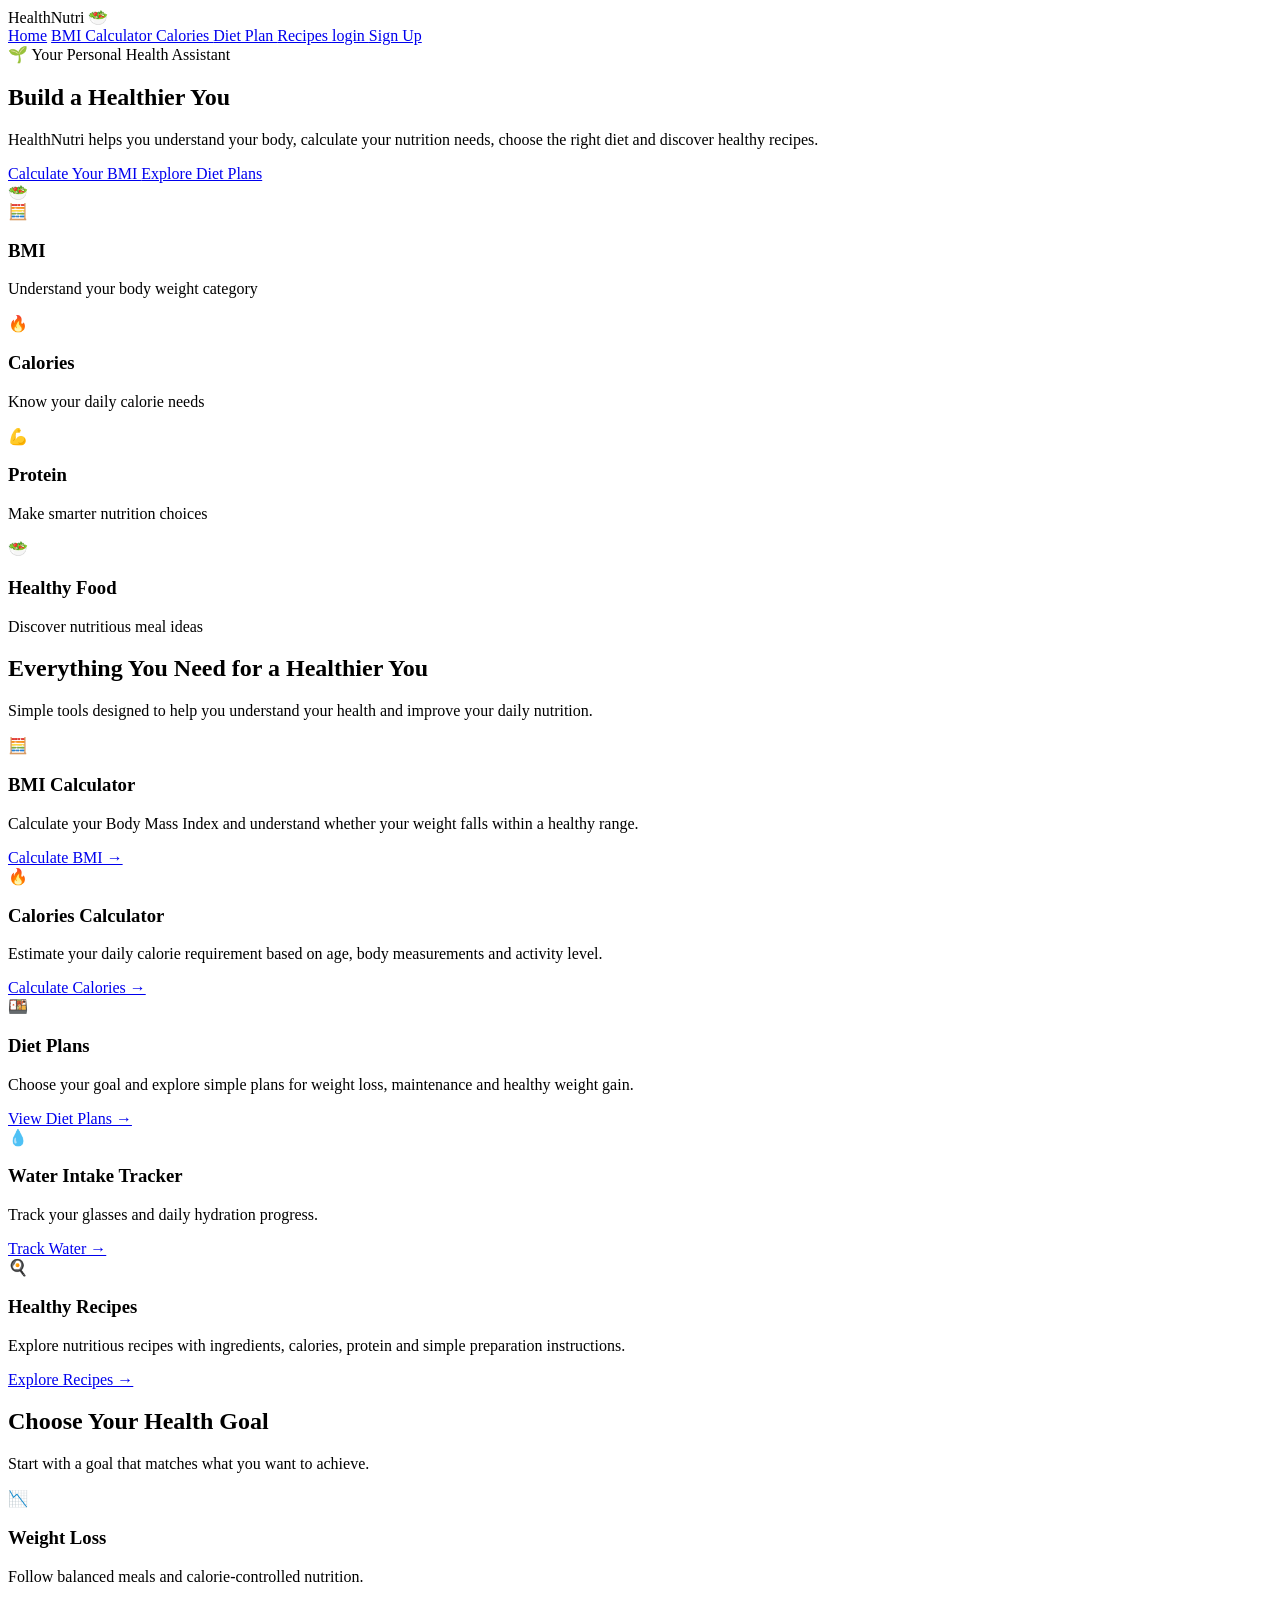
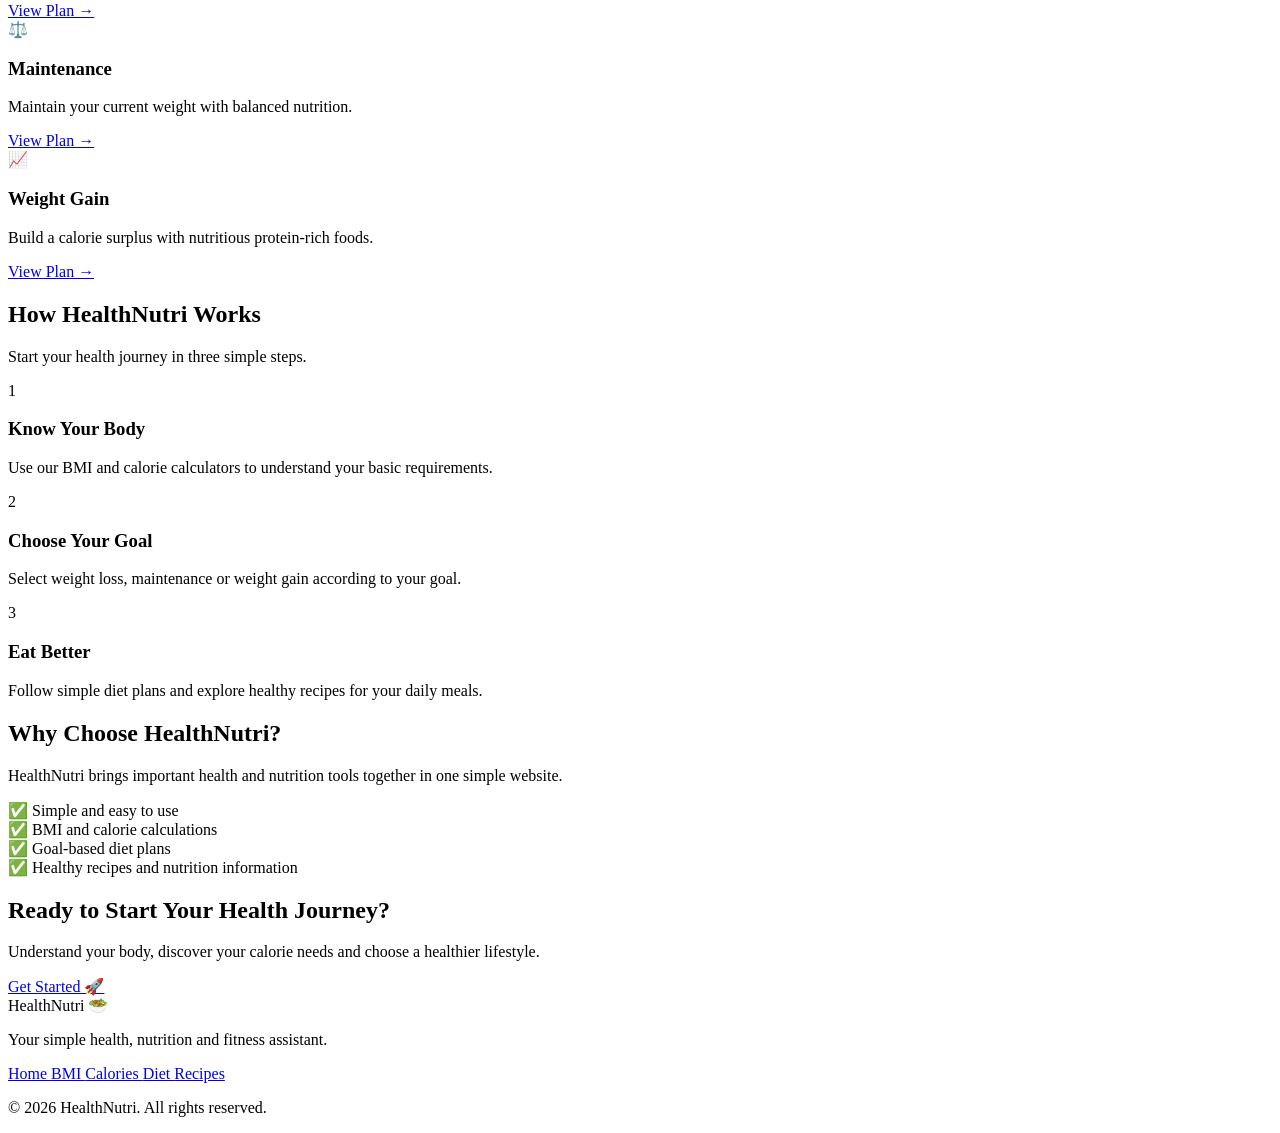
==== index.html @ 06c989a3 "Add files via upload" ====
<!DOCTYPE html>
<html lang="en">

<head>

    <meta charset="UTF-8">

    <meta name="viewport"
          content="width=device-width, initial-scale=1.0">

    <title>HealthNutri - Health & Nutrition</title>

    <link rel="stylesheet"
          href="{{ url_for('static', filename='css/style.css') }}">

</head>


<body>


    <!-- =========================
         NAVIGATION BAR
    ========================== -->

    <nav class="navbar">

        <div class="logo">
            HealthNutri 🥗
        </div>

        <div class="nav-links">

            <a href="/">Home</a>

            <a href="/bmi">
                BMI Calculator
            </a>

            <a href="/calories">
                Calories
            </a>

            <a href="/diet">
                Diet Plan
            </a>

            <a href="/recipes">
                Recipes
            </a>
            <a href="/login">login
            </a>

            <a href="/signup">Sign Up
                
            </a>

        </div>

    </nav>


    <!-- =========================
         HERO SECTION
    ========================== -->

    <section class="hero">

        <div class="hero-content">

            <div class="hero-badge">
                🌱 Your Personal Health Assistant
            </div>

            <h1>
                Build a
                <span>Healthier You</span>
            </h1>

            <p>
                HealthNutri helps you understand your body,
                calculate your nutrition needs, choose the
                right diet and discover healthy recipes.
            </p>

            <div class="hero-buttons">

                <a href="/bmi"
                   class="primary-button">
                    Calculate Your BMI
                </a>

                <a href="/diet"
                   class="secondary-button">
                    Explore Diet Plans
                </a>

            </div>

        </div>


        <div class="hero-icon">
            🥗
        </div>

    </section>


    <!-- =========================
         QUICK STATS
    ========================== -->

    <section class="quick-stats">

        <div class="stat-card">

            <div class="stat-icon">
                🧮
            </div>

            <h3>
                BMI
            </h3>

            <p>
                Understand your body weight category
            </p>

        </div>


        <div class="stat-card">

            <div class="stat-icon">
                🔥
            </div>

            <h3>
                Calories
            </h3>

            <p>
                Know your daily calorie needs
            </p>

        </div>


        <div class="stat-card">

            <div class="stat-icon">
                💪
            </div>

            <h3>
                Protein
            </h3>

            <p>
                Make smarter nutrition choices
            </p>

        </div>


        <div class="stat-card">

            <div class="stat-icon">
                🥗
            </div>

            <h3>
                Healthy Food
            </h3>

            <p>
                Discover nutritious meal ideas
            </p>

        </div>

    </section>


    <!-- =========================
         FEATURES SECTION
    ========================== -->

    <section class="features">

        <h2>
            Everything You Need for a Healthier You
        </h2>

        <p class="section-subtitle">
            Simple tools designed to help you understand
            your health and improve your daily nutrition.
        </p>


        <div class="feature-grid">


            <!-- BMI -->

            <div class="feature-card">

                <div class="feature-icon">
                    🧮
                </div>

                <h3>
                    BMI Calculator
                </h3>

                <p>
                    Calculate your Body Mass Index and
                    understand whether your weight falls
                    within a healthy range.
                </p>

                <a href="/bmi">
                    Calculate BMI →
                </a>

            </div>


            <!-- Calories -->

            <div class="feature-card">

                <div class="feature-icon">
                    🔥
                </div>

                <h3>
                    Calories Calculator
                </h3>

                <p>
                    Estimate your daily calorie requirement
                    based on age, body measurements and
                    activity level.
                </p>

                <a href="/calories">
                    Calculate Calories →
                </a>

            </div>


            <!-- Diet -->

            <div class="feature-card">

                <div class="feature-icon">
                    🍱
                </div>

                <h3>
                    Diet Plans
                </h3>

                <p>
                    Choose your goal and explore simple
                    plans for weight loss, maintenance
                    and healthy weight gain.
                </p>

                <a href="/diet">
                    View Diet Plans →
                </a>

            </div>


            <div class="feature-card"><div class="feature-icon">💧</div><h3>Water Intake Tracker</h3><p>Track your glasses and daily hydration progress.</p><a href="/water">Track Water →</a></div>
            <!-- Recipes -->

            <div class="feature-card">

                <div class="feature-icon">
                    🍳
                </div>

                <h3>
                    Healthy Recipes
                </h3>

                <p>
                    Explore nutritious recipes with
                    ingredients, calories, protein and
                    simple preparation instructions.
                </p>

                <a href="/recipes">
                    Explore Recipes →
                </a>

            </div>

        </div>

    </section>


    <!-- =========================
         GOALS SECTION
    ========================== -->

    <section class="goals-section">

        <h2>
            Choose Your Health Goal
        </h2>

        <p class="section-subtitle">
            Start with a goal that matches what you want
            to achieve.
        </p>


        <div class="goal-grid">


            <div class="goal-card">

                <div class="goal-icon">
                    📉
                </div>

                <h3>
                    Weight Loss
                </h3>

                <p>
                    Follow balanced meals and
                    calorie-controlled nutrition.
                </p>

                <a href="/diet">
                    View Plan →
                </a>

            </div>


            <div class="goal-card">

                <div class="goal-icon">
                    ⚖️
                </div>

                <h3>
                    Maintenance
                </h3>

                <p>
                    Maintain your current weight with
                    balanced nutrition.
                </p>

                <a href="/diet">
                    View Plan →
                </a>

            </div>


            <div class="goal-card">

                <div class="goal-icon">
                    📈
                </div>

                <h3>
                    Weight Gain
                </h3>

                <p>
                    Build a calorie surplus with
                    nutritious protein-rich foods.
                </p>

                <a href="/diet">
                    View Plan →
                </a>

            </div>

        </div>

    </section>


    <!-- =========================
         HOW IT WORKS
    ========================== -->

    <section class="how-it-works">

        <h2>
            How HealthNutri Works
        </h2>

        <p class="section-subtitle">
            Start your health journey in three simple steps.
        </p>


        <div class="steps">


            <div class="step">

                <div class="step-number">
                    1
                </div>

                <h3>
                    Know Your Body
                </h3>

                <p>
                    Use our BMI and calorie calculators
                    to understand your basic requirements.
                </p>

            </div>


            <div class="step">

                <div class="step-number">
                    2
                </div>

                <h3>
                    Choose Your Goal
                </h3>

                <p>
                    Select weight loss, maintenance
                    or weight gain according to your goal.
                </p>

            </div>


            <div class="step">

                <div class="step-number">
                    3
                </div>

                <h3>
                    Eat Better
                </h3>

                <p>
                    Follow simple diet plans and explore
                    healthy recipes for your daily meals.
                </p>

            </div>

        </div>

    </section>


    <!-- =========================
         WHY HEALTHNUTRI
    ========================== -->

    <section class="why-section">

        <div class="why-content">

            <div>

                <h2>
                    Why Choose HealthNutri?
                </h2>

                <p>
                    HealthNutri brings important health and
                    nutrition tools together in one simple
                    website.
                </p>

            </div>


            <div class="why-list">

                <div class="why-item">
                    ✅ Simple and easy to use
                </div>

                <div class="why-item">
                    ✅ BMI and calorie calculations
                </div>

                <div class="why-item">
                    ✅ Goal-based diet plans
                </div>

                <div class="why-item">
                    ✅ Healthy recipes and nutrition information
                </div>

            </div>

        </div>

    </section>


    <!-- =========================
         CALL TO ACTION
    ========================== -->

    <section class="cta">

        <h2>
            Ready to Start Your Health Journey?
        </h2>

        <p>
            Understand your body, discover your calorie
            needs and choose a healthier lifestyle.
        </p>

        <a href="/bmi"
           class="cta-button">
            Get Started 🚀
        </a>

    </section>


    <!-- =========================
         FOOTER
    ========================== -->

    <footer class="footer">

        <div class="footer-logo">
            HealthNutri 🥗
        </div>

        <p>
            Your simple health, nutrition and
            fitness assistant.
        </p>


        <div class="footer-links">

            <a href="/">
                Home
            </a>

            <a href="/bmi">
                BMI
            </a>

            <a href="/calories">
                Calories
            </a>

            <a href="/diet">
                Diet
            </a>

            <a href="/recipes">
                Recipes
            </a>

        </div>


        <p class="copyright">
            © 2026 HealthNutri. All rights reserved.
        </p>

    </footer>


</body>

</html>
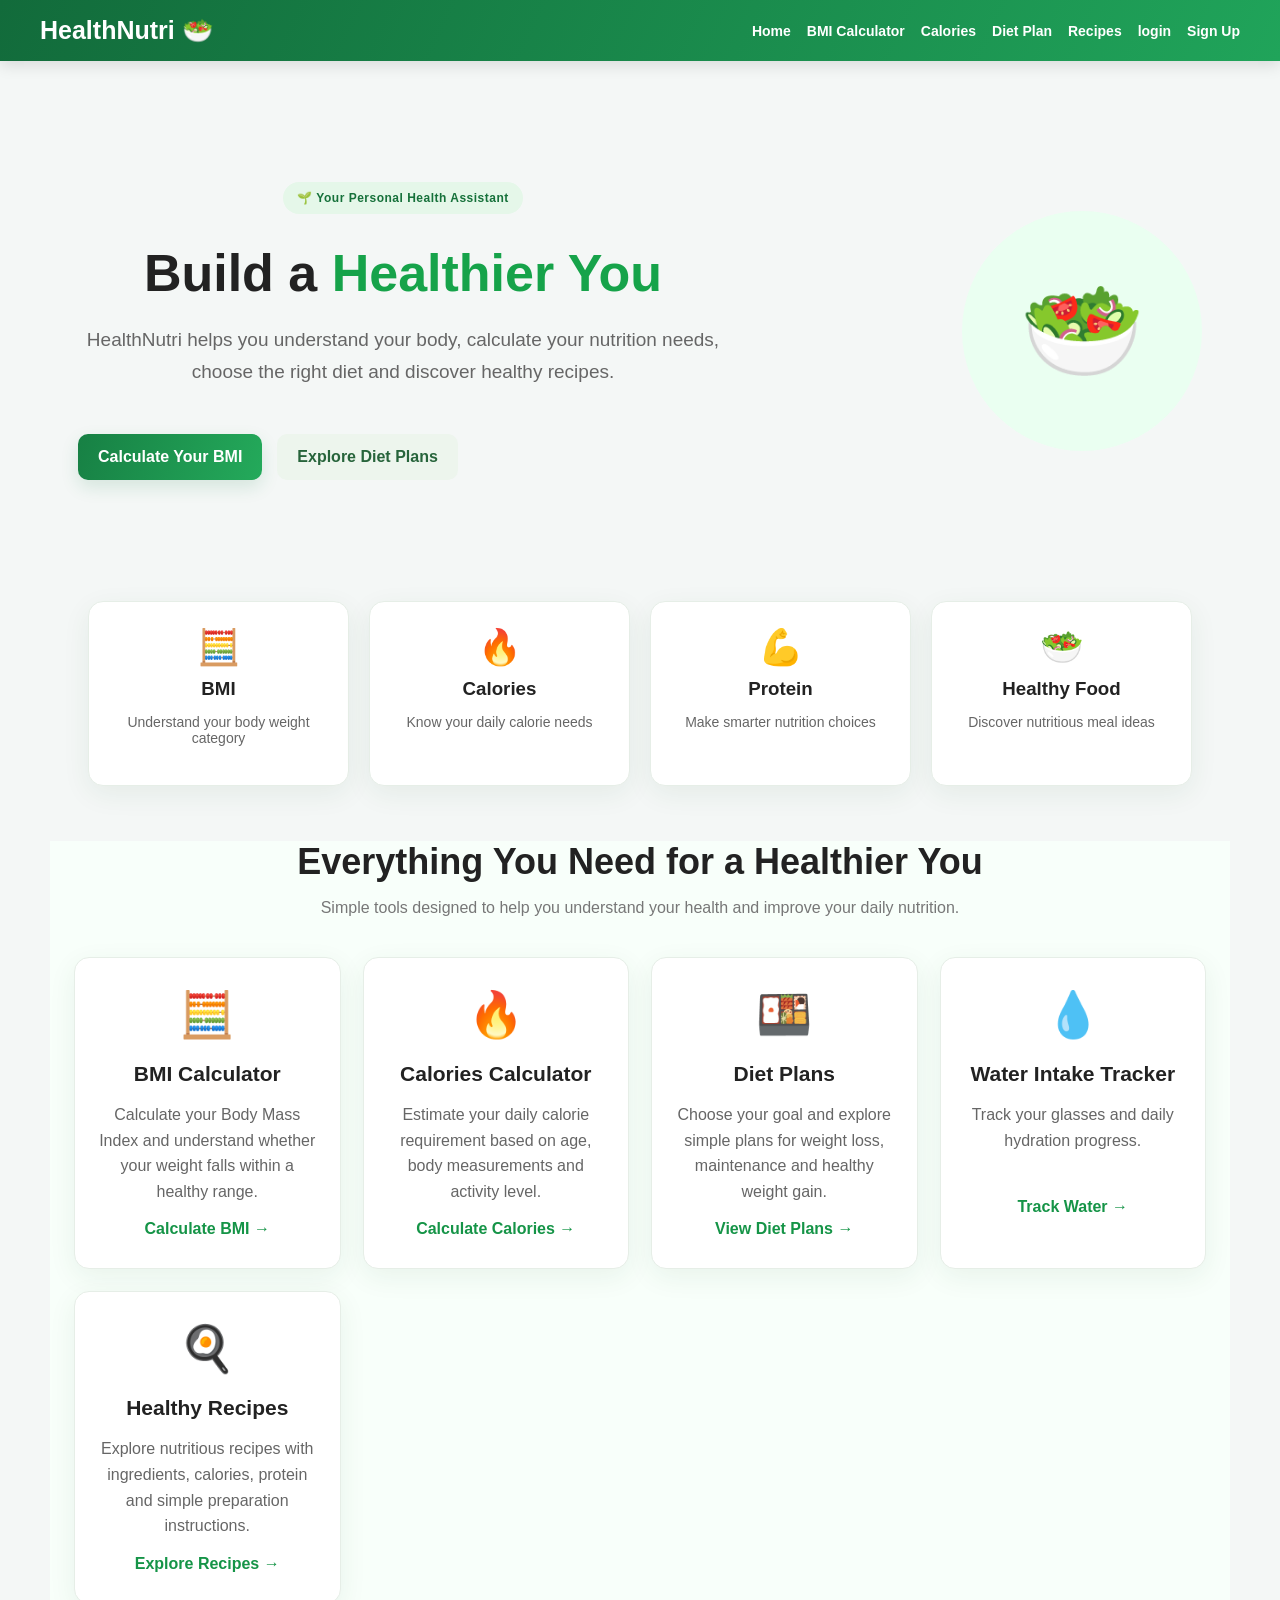
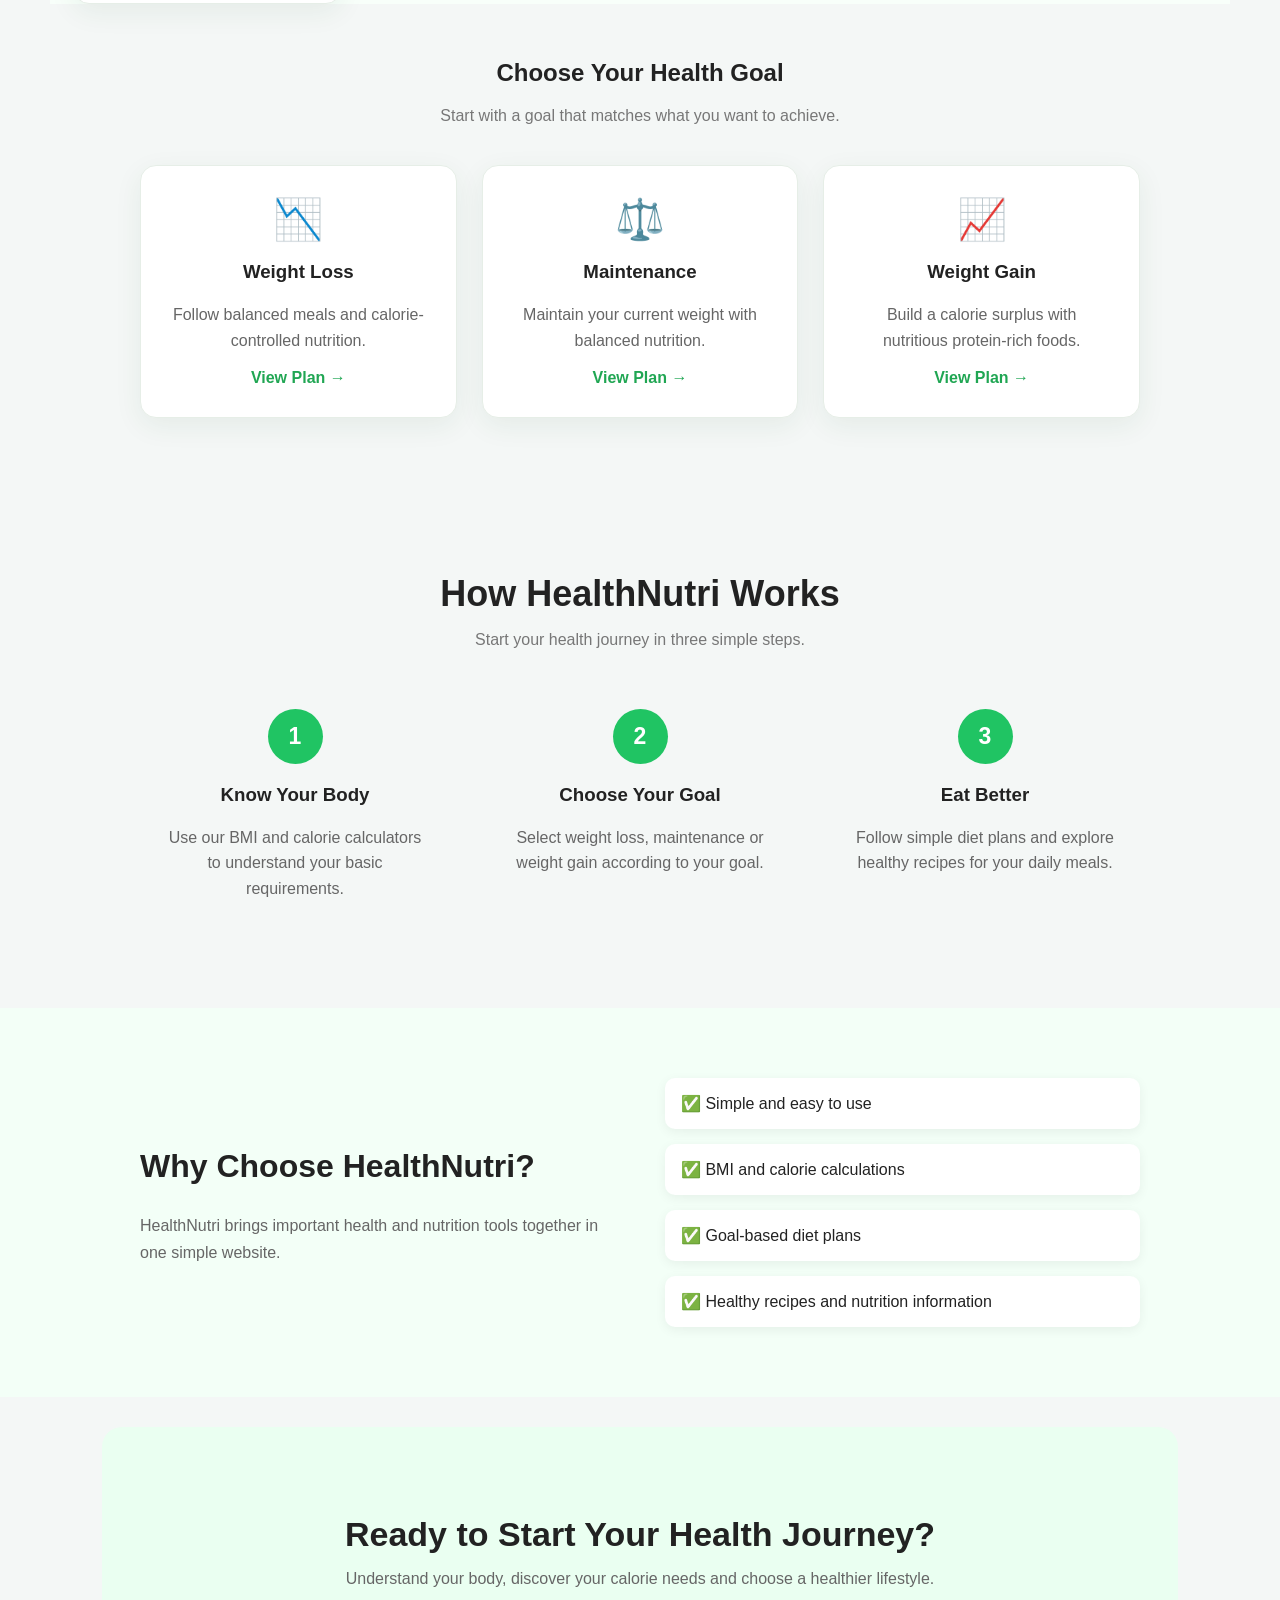
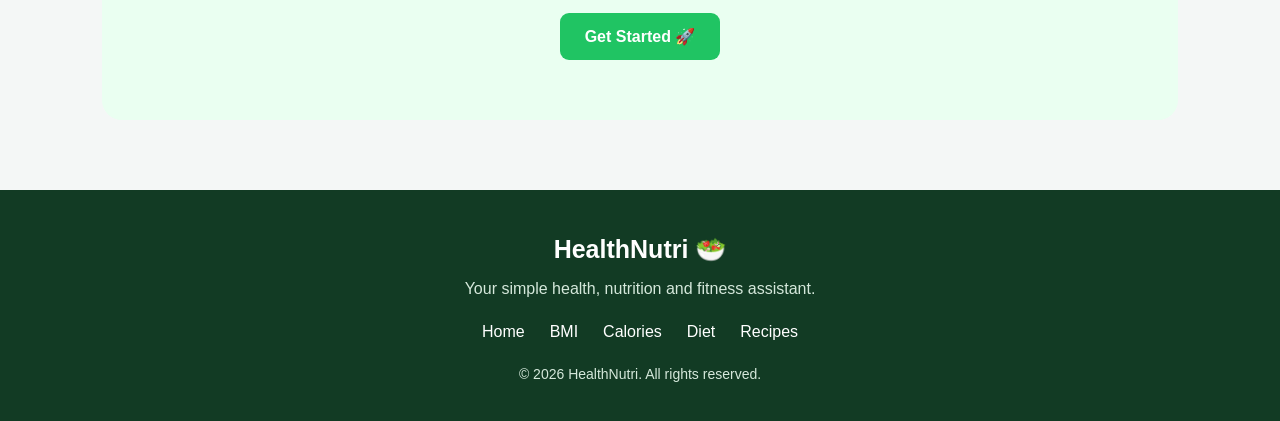
==== commit 91bb51b3: "Update index.html" ====
--- a/index.html
+++ b/index.html
@@ -11,8 +11,8 @@
 
     <title>HealthNutri - Health & Nutrition</title>
 
-    <link rel="stylesheet"
-          href="{{ url_for('static', filename='css/style.css') }}">
+
+<link rel="stylesheet" href="./style.css">
 
 </head>
 
--- a/style.css
+++ b/style.css
@@ -0,0 +1,1466 @@
+* {
+    box-sizing: border-box;
+}
+
+body {
+    font-family: Arial, sans-serif;
+    background: #f4f7f6;
+    margin: 0;
+    padding: 0;
+    color: #222;
+}
+
+/* ================= NAVBAR ================= */
+
+.navbar {
+    background: #16a34a;
+    padding: 16px 40px;
+    display: flex;
+    justify-content: space-between;
+    align-items: center;
+    border-radius: 0 0 15px 15px;
+    box-shadow: 0 4px 15px rgba(0, 0, 0, 0.12);
+}
+
+.logo {
+    color: white;
+    font-size: 25px;
+    font-weight: bold;
+}
+
+.nav-links {
+    display: flex;
+    gap: 28px;
+}
+
+.nav-links a {
+    color: white;
+    text-decoration: none;
+    font-size: 16px;
+    font-weight: 600;
+    transition: 0.3s;
+}
+
+.nav-links a:hover {
+    opacity: 0.8;
+    transform: translateY(-1px);
+}
+
+/* ================= HOME PAGE ================= */
+
+.hero {
+    text-align: center;
+    padding: 80px 20px;
+}
+
+.hero h1 {
+    font-size: 44px;
+    margin-bottom: 15px;
+    color: #222;
+}
+
+.hero p {
+    font-size: 18px;
+    color: #666;
+    margin-bottom: 45px;
+}
+
+.home-buttons {
+    max-width: 700px;
+    margin: auto;
+    display: flex;
+    flex-direction: column;
+    gap: 18px;
+}
+
+.home-buttons a {
+    text-decoration: none;
+}
+
+.home-buttons button {
+    width: 100%;
+    padding: 18px;
+    border: none;
+    border-radius: 12px;
+    background: #16a34a;
+    color: white;
+    font-size: 18px;
+    font-weight: bold;
+    cursor: pointer;
+    transition: 0.3s;
+    box-shadow: 0 5px 12px rgba(22, 163, 74, 0.2);
+}
+
+.home-buttons button:hover {
+    background: #15803d;
+    transform: translateY(-3px);
+}
+
+/* ================= CALCULATOR BOX ================= */
+
+.bmi-box {
+    max-width: 650px;
+    margin: 55px auto;
+    padding: 40px;
+    background: white;
+    border-radius: 20px;
+    box-shadow: 0 10px 30px rgba(0, 0, 0, 0.08);
+}
+
+.bmi-box h1 {
+    text-align: center;
+    color: #222;
+    margin-bottom: 30px;
+}
+
+/* ================= INPUTS ================= */
+
+.bmi-box input,
+.bmi-box select {
+    width: 100%;
+    padding: 15px;
+    margin: 10px 0;
+    border: 1px solid #ddd;
+    border-radius: 10px;
+    font-size: 16px;
+    outline: none;
+    transition: 0.2s;
+}
+
+.bmi-box input:focus,
+.bmi-box select:focus {
+    border-color: #16a34a;
+    box-shadow: 0 0 0 3px rgba(22, 163, 74, 0.1);
+}
+
+/* ================= BUTTON ================= */
+
+.bmi-box button {
+    width: 100%;
+    padding: 16px;
+    margin-top: 15px;
+    border: none;
+    border-radius: 10px;
+    background: #16a34a;
+    color: white;
+    font-size: 17px;
+    font-weight: bold;
+    cursor: pointer;
+    transition: 0.3s;
+}
+
+.bmi-box button:hover {
+    background: #15803d;
+    transform: translateY(-2px);
+}
+
+/* ================= RESULTS ================= */
+
+#result,
+#caloriesResult,
+#dietResult {
+    margin-top: 25px;
+    line-height: 1.6;
+}
+
+#result {
+    text-align: center;
+    font-size: 18px;
+    font-weight: bold;
+}
+
+#dietResult h2 {
+    text-align: center;
+    color: #16883a;
+    margin-bottom: 15px;
+}
+
+#dietResult h3 {
+    background: #f0f8f2;
+    padding: 12px;
+    border-radius: 10px;
+    color: #16883a;
+    margin-top: 20px;
+}
+
+#dietResult ul {
+    padding-left: 25px;
+}
+
+#dietResult li {
+    margin: 7px 0;
+}
+
+/* ================= MOBILE ================= */
+
+@media (max-width: 700px) {
+
+    .navbar {
+        padding: 15px 20px;
+        flex-direction: column;
+        gap: 15px;
+    }
+
+    .nav-links {
+        gap: 15px;
+        flex-wrap: wrap;
+        justify-content: center;
+    }
+
+    .hero {
+        padding: 50px 15px;
+    }
+
+    .hero h1 {
+        font-size: 32px;
+    }
+
+    .hero p {
+        font-size: 16px;
+    }
+
+    .bmi-box {
+        margin: 30px 15px;
+        padding: 25px;
+    }
+}
+
+/* BMI Result Card */
+
+#result {
+    margin-top: 25px;
+    padding: 20px;
+    text-align: center;
+    background: #f0f8f2;
+    border-radius: 15px;
+    color: #16883a;
+    font-size: 22px;
+    font-weight: bold;
+    line-height: 1.7;
+}
+
+/* Calories Result Card */
+
+#caloriesResult {
+    margin-top: 25px;
+    padding: 20px;
+    text-align: center;
+    background: #f0f8f2;
+    border-radius: 15px;
+    color: #16883a;
+    font-size: 20px;
+    font-weight: bold;
+    line-height: 1.7;
+}
+
+/* Diet Plan Result */
+
+#dietResult {
+    margin-top: 30px;
+}
+
+#dietResult h2 {
+    background: #16a34a;
+    color: white;
+    padding: 15px;
+    border-radius: 12px;
+    text-align: center;
+}
+
+#dietResult h3 {
+    background: #f0f8f2;
+    border-left: 5px solid #16a34a;
+    padding: 15px;
+    border-radius: 10px;
+    color: #16883a;
+}
+
+#dietResult ul {
+    background: white;
+    padding: 15px 35px;
+    border-radius: 10px;
+    box-shadow: 0 4px 12px rgba(0,0,0,0.06);
+}
+
+#dietResult li {
+    margin: 8px 0;
+}
+
+/* ================= RECIPES PAGE ================= */
+
+.recipes-container {
+    max-width: 1000px;
+    margin: 50px auto;
+    padding: 20px;
+}
+
+.recipes-container h1 {
+    text-align: center;
+    font-size: 40px;
+    color: #222;
+}
+
+.recipes-subtitle {
+    text-align: center;
+    color: #666;
+    font-size: 17px;
+    margin-bottom: 40px;
+}
+
+.recipe-grid {
+    display: grid;
+    grid-template-columns: repeat(2, 1fr);
+    gap: 25px;
+}
+
+.recipe-card {
+    background: white;
+    padding: 25px;
+    border-radius: 18px;
+    box-shadow: 0 8px 25px rgba(0, 0, 0, 0.08);
+    transition: 0.3s;
+}
+
+.recipe-card:hover {
+    transform: translateY(-5px);
+}
+
+.recipe-card h2 {
+    color: #16883a;
+    margin-top: 0;
+}
+
+.recipe-card p {
+    color: #555;
+    line-height: 1.6;
+}
+
+.recipe-card strong {
+    color: #222;
+}
+
+@media (max-width: 700px) {
+
+    .recipe-grid {
+        grid-template-columns: 1fr;
+    }
+
+    .recipes-container h1 {
+        font-size: 32px;
+    }
+}
+
+.bmi-container {
+    text-align: center;
+    padding: 50px 20px;
+}
+
+.bmi-container h1 {
+    font-size: 38px;
+    margin-bottom: 10px;
+}
+
+.bmi-container p {
+    color: #666;
+}
+
+.bmi-card {
+    width: 400px;
+    max-width: 90%;
+    margin: 30px auto;
+    padding: 30px;
+    background: white;
+    border-radius: 15px;
+    box-shadow: 0 5px 20px rgba(0, 0, 0, 0.12);
+}
+
+.bmi-card label {
+    display: block;
+    text-align: left;
+    margin-top: 15px;
+    margin-bottom: 7px;
+    font-weight: bold;
+}
+
+.bmi-card input {
+    width: 100%;
+    padding: 12px;
+    border: 1px solid #ccc;
+    border-radius: 8px;
+    box-sizing: border-box;
+    font-size: 16px;
+}
+
+.bmi-card button {
+    width: 100%;
+    margin-top: 25px;
+    padding: 13px;
+    border: none;
+    border-radius: 8px;
+    background: #20c463;
+    color: white;
+    font-size: 17px;
+    cursor: pointer;
+}
+
+.bmi-card button:hover {
+    background: #18a951;
+}
+
+#result {
+    margin-top: 25px;
+    padding: 15px;
+    border-radius: 10px;
+    background: #f1fff5;
+}
+
+.calorie-container {
+    text-align: center;
+    padding: 50px 20px;
+}
+
+.calorie-container h1 {
+    font-size: 38px;
+    margin-bottom: 10px;
+}
+
+.calorie-container p {
+    color: #666;
+}
+
+.calorie-card {
+    width: 450px;
+    max-width: 90%;
+    margin: 30px auto;
+    padding: 30px;
+    background: white;
+    border-radius: 15px;
+    box-shadow: 0 5px 20px rgba(0, 0, 0, 0.12);
+}
+
+.calorie-card label {
+    display: block;
+    text-align: left;
+    margin-top: 15px;
+    margin-bottom: 7px;
+    font-weight: bold;
+}
+
+.calorie-card input,
+.calorie-card select {
+    width: 100%;
+    padding: 12px;
+    border: 1px solid #ccc;
+    border-radius: 8px;
+    box-sizing: border-box;
+    font-size: 16px;
+}
+
+.calorie-card button {
+    width: 100%;
+    margin-top: 25px;
+    padding: 13px;
+    border: none;
+    border-radius: 8px;
+    background: #20c463;
+    color: white;
+    font-size: 17px;
+    cursor: pointer;
+}
+
+.calorie-card button:hover {
+    background: #18a951;
+}
+
+#calorie-result {
+    margin-top: 25px;
+    padding: 20px;
+    border-radius: 10px;
+    background: #f1fff5;
+}
+
+#calorie-result h2 {
+    color: #20a957;
+}
+
+.calorie-result-card {
+    margin-top: 30px;
+    padding: 25px;
+    border-radius: 15px;
+    background: #f5fff8;
+    text-align: center;
+}
+
+.calorie-result-card h2 {
+    margin-bottom: 20px;
+    color: #1b8f4d;
+}
+
+.calorie-box {
+    background: white;
+    margin: 15px 0;
+    padding: 18px;
+    border-radius: 12px;
+    box-shadow: 0 3px 10px rgba(0, 0, 0, 0.08);
+}
+
+.calorie-box h3 {
+    margin: 0 0 8px;
+}
+
+.calorie-box p {
+    font-size: 25px;
+    font-weight: bold;
+    color: #20b65a;
+    margin: 8px 0;
+}
+
+.calorie-box span {
+    color: #777;
+    font-size: 14px;
+}
+
+.error-message {
+    color: #d63031;
+    font-weight: bold;
+    margin-top: 20px;
+}
+
+.diet-container {
+    text-align: center;
+    padding: 50px 20px;
+}
+
+.diet-container h1 {
+    font-size: 38px;
+    margin-bottom: 10px;
+}
+
+.diet-container > p {
+    color: #666;
+}
+
+.diet-card {
+    width: 500px;
+    max-width: 90%;
+    margin: 30px auto;
+    padding: 30px;
+    background: white;
+    border-radius: 15px;
+    box-shadow: 0 5px 20px rgba(0, 0, 0, 0.12);
+}
+
+.diet-card label {
+    display: block;
+    text-align: left;
+    font-weight: bold;
+    margin-bottom: 8px;
+}
+
+.diet-card select {
+    width: 100%;
+    padding: 13px;
+    border: 1px solid #ccc;
+    border-radius: 8px;
+    font-size: 16px;
+    box-sizing: border-box;
+}
+
+.diet-card button {
+    width: 100%;
+    margin-top: 20px;
+    padding: 13px;
+    border: none;
+    border-radius: 8px;
+    background: #20c463;
+    color: white;
+    font-size: 17px;
+    cursor: pointer;
+}
+
+.diet-card button:hover {
+    background: #18a951;
+}
+
+.diet-result-card {
+    margin-top: 30px;
+    text-align: left;
+}
+
+.diet-result-card h2 {
+    text-align: center;
+    color: #1b8f4d;
+    margin-bottom: 20px;
+}
+
+.meal-box {
+    background: #f5fff8;
+    margin: 15px 0;
+    padding: 18px;
+    border-radius: 12px;
+    border-left: 5px solid #20c463;
+}
+
+.meal-box h3 {
+    margin: 0 0 8px;
+}
+
+.meal-box p {
+    margin: 0;
+    color: #555;
+    line-height: 1.6;
+}
+
+.reset-button {
+    margin-top: 10px !important;
+    background: #777 !important;
+}
+
+.reset-button:hover {
+    background: #555 !important;
+}
+
+/* =========================
+   RECIPES PAGE
+========================= */
+
+.recipe-grid {
+    display: grid;
+    grid-template-columns: repeat(2, 1fr);
+    gap: 25px;
+    margin-top: 30px;
+}
+
+.recipe-card {
+    background: white;
+    padding: 25px;
+    border-radius: 15px;
+    box-shadow: 0 5px 18px rgba(0, 0, 0, 0.10);
+    text-align: left;
+}
+
+.recipe-icon {
+    font-size: 45px;
+    margin-bottom: 10px;
+}
+
+.recipe-card h2 {
+    margin-bottom: 10px;
+}
+
+.recipe-card p {
+    color: #666;
+    line-height: 1.6;
+}
+
+.nutrition-info {
+    display: flex;
+    gap: 15px;
+    margin: 18px 0;
+    flex-wrap: wrap;
+}
+
+.nutrition-info span {
+    background: #f1fff5;
+    padding: 8px 12px;
+    border-radius: 8px;
+    color: #168c45;
+    font-weight: bold;
+}
+
+.recipe-card button {
+    width: 100%;
+    padding: 12px;
+    border: none;
+    border-radius: 8px;
+    background: #20c463;
+    color: white;
+    font-size: 16px;
+    cursor: pointer;
+}
+
+.recipe-card button:hover {
+    background: #18a951;
+}
+
+.recipe-details {
+    display: none;
+    margin-top: 20px;
+    padding: 18px;
+    background: #f7fff9;
+    border-radius: 10px;
+}
+
+.recipe-details h3 {
+    margin-top: 10px;
+}
+
+.recipe-details ul {
+    padding-left: 20px;
+}
+
+.recipe-details li {
+    margin: 8px 0;
+}
+
+
+/* Mobile Responsive */
+
+@media (max-width: 768px) {
+
+    .recipe-grid {
+        grid-template-columns: 1fr;
+    }
+
+}
+
+.recipe-search {
+    width: 100%;
+    max-width: 600px;
+    margin: 25px auto 35px;
+}
+
+.recipe-search input {
+    width: 100%;
+    padding: 15px;
+    border: 1px solid #ccc;
+    border-radius: 10px;
+    font-size: 16px;
+    box-sizing: border-box;
+    outline: none;
+}
+
+.recipe-search input:focus {
+    border-color: #20c463;
+    box-shadow: 0 0 5px rgba(32, 196, 99, 0.2);
+}
+
+.recipe-details {
+    display: none;
+    margin-top: 20px;
+    padding-top: 15px;
+    border-top: 1px solid #eee;
+}
+
+.recipe-details h3 {
+    margin-top: 18px;
+    color: #222;
+}
+
+.recipe-details ul {
+    padding-left: 20px;
+}
+
+.recipe-details li {
+    margin: 8px 0;
+    color: #555;
+}
+
+.recipe-details p {
+    line-height: 1.6;
+    color: #555;
+}
+
+/* =================================
+   HOME PAGE - PROFESSIONAL DESIGN
+================================= */
+
+.hero {
+    min-height: 520px;
+    padding: 70px 8%;
+    display: flex;
+    align-items: center;
+    justify-content: space-between;
+    gap: 50px;
+    box-sizing: border-box;
+}
+
+.hero-content {
+    max-width: 700px;
+}
+
+.hero-badge {
+    display: inline-block;
+    padding: 10px 18px;
+    border-radius: 30px;
+    background: #eafff1;
+    color: #159447;
+    font-weight: bold;
+    margin-bottom: 20px;
+}
+
+.hero h1 {
+    font-size: 52px;
+    margin: 10px 0 20px;
+    line-height: 1.15;
+}
+
+.hero h1 span {
+    color: #20c463;
+}
+
+.hero p {
+    font-size: 19px;
+    line-height: 1.7;
+    color: #666;
+    max-width: 650px;
+}
+
+.hero-buttons {
+    display: flex;
+    gap: 15px;
+    margin-top: 30px;
+    flex-wrap: wrap;
+}
+
+.primary-button,
+.secondary-button,
+.cta-button {
+    display: inline-block;
+    padding: 14px 25px;
+    border-radius: 9px;
+    text-decoration: none;
+    font-weight: bold;
+    transition: 0.3s;
+}
+
+.primary-button {
+    background: #20c463;
+    color: white;
+}
+
+.primary-button:hover {
+    background: #159447;
+    transform: translateY(-2px);
+}
+
+.secondary-button {
+    border: 2px solid #20c463;
+    color: #159447;
+    background: white;
+}
+
+.secondary-button:hover {
+    background: #20c463;
+    color: white;
+}
+
+.hero-icon {
+    width: 240px;
+    height: 240px;
+    border-radius: 50%;
+    background: #eafff1;
+    display: flex;
+    align-items: center;
+    justify-content: center;
+    font-size: 100px;
+    flex-shrink: 0;
+}
+
+
+/* FEATURES */
+
+.features {
+    padding: 70px 8%;
+    text-align: center;
+    background: #f8fffa;
+}
+
+.features h2,
+.how-it-works h2 {
+    font-size: 36px;
+    margin-bottom: 10px;
+}
+
+.section-subtitle {
+    color: #777;
+    margin-bottom: 40px;
+}
+
+.feature-grid {
+    display: grid;
+    grid-template-columns: repeat(4, 1fr);
+    gap: 22px;
+    max-width: 1200px;
+    margin: auto;
+}
+
+.feature-card {
+    background: white;
+    padding: 30px 22px;
+    border-radius: 15px;
+    box-shadow: 0 5px 20px rgba(0, 0, 0, 0.08);
+    transition: 0.3s;
+}
+
+.feature-card:hover {
+    transform: translateY(-7px);
+    box-shadow: 0 10px 25px rgba(0, 0, 0, 0.12);
+}
+
+.feature-icon {
+    font-size: 45px;
+    margin-bottom: 15px;
+}
+
+.feature-card h3 {
+    font-size: 21px;
+    margin-bottom: 12px;
+}
+
+.feature-card p {
+    color: #666;
+    line-height: 1.6;
+    min-height: 80px;
+}
+
+.feature-card a {
+    color: #159447;
+    font-weight: bold;
+    text-decoration: none;
+}
+
+
+/* HOW IT WORKS */
+
+.how-it-works {
+    padding: 70px 8%;
+    text-align: center;
+}
+
+.steps {
+    max-width: 1000px;
+    margin: 40px auto 0;
+    display: grid;
+    grid-template-columns: repeat(3, 1fr);
+    gap: 35px;
+}
+
+.step {
+    padding: 20px;
+}
+
+.step-number {
+    width: 55px;
+    height: 55px;
+    margin: 0 auto 20px;
+    border-radius: 50%;
+    background: #20c463;
+    color: white;
+    font-size: 23px;
+    font-weight: bold;
+    display: flex;
+    align-items: center;
+    justify-content: center;
+}
+
+.step p {
+    color: #666;
+    line-height: 1.6;
+}
+
+
+/* CTA */
+
+.cta {
+    margin: 30px 8% 70px;
+    padding: 60px 25px;
+    text-align: center;
+    border-radius: 20px;
+    background: #eafff1;
+}
+
+.cta h2 {
+    font-size: 34px;
+    margin-bottom: 10px;
+}
+
+.cta p {
+    color: #666;
+    margin-bottom: 25px;
+}
+
+.cta-button {
+    background: #20c463;
+    color: white;
+}
+
+.cta-button:hover {
+    background: #159447;
+    transform: translateY(-2px);
+}
+
+
+/* FOOTER */
+
+.footer {
+    padding: 45px 20px 25px;
+    background: #123b24;
+    color: white;
+    text-align: center;
+}
+
+.footer-logo {
+    font-size: 25px;
+    font-weight: bold;
+    margin-bottom: 10px;
+}
+
+.footer p {
+    color: #d5e8db;
+}
+
+.footer-links {
+    display: flex;
+    justify-content: center;
+    gap: 25px;
+    flex-wrap: wrap;
+    margin: 25px 0;
+}
+
+.footer-links a {
+    color: white;
+    text-decoration: none;
+}
+
+.footer-links a:hover {
+    color: #5ee58c;
+}
+
+.copyright {
+    font-size: 14px;
+    margin-top: 25px;
+}
+
+
+/* MOBILE RESPONSIVE */
+
+@media (max-width: 900px) {
+
+    .feature-grid {
+        grid-template-columns: repeat(2, 1fr);
+    }
+
+    .hero {
+        padding: 50px 6%;
+    }
+
+    .hero h1 {
+        font-size: 42px;
+    }
+
+}
+
+
+@media (max-width: 650px) {
+
+    .hero {
+        flex-direction: column;
+        text-align: center;
+        padding: 45px 20px;
+    }
+
+    .hero p {
+        font-size: 16px;
+    }
+
+    .hero-buttons {
+        justify-content: center;
+    }
+
+    .hero-icon {
+        width: 170px;
+        height: 170px;
+        font-size: 70px;
+    }
+
+    .feature-grid {
+        grid-template-columns: 1fr;
+    }
+
+    .steps {
+        grid-template-columns: 1fr;
+    }
+
+    .features h2,
+    .how-it-works h2 {
+        font-size: 28px;
+    }
+
+    .cta {
+        margin-left: 20px;
+        margin-right: 20px;
+    }
+
+    .cta h2 {
+        font-size: 27px;
+    }
+
+}
+
+
+/* =========================
+   QUICK STATS
+========================= */
+
+.quick-stats {
+    width: 90%;
+    max-width: 1100px;
+    margin: 40px auto;
+    display: grid;
+    grid-template-columns: repeat(4, 1fr);
+    gap: 20px;
+}
+
+.stat-card {
+    background: white;
+    padding: 25px;
+    text-align: center;
+    border-radius: 15px;
+    box-shadow: 0 5px 20px rgba(0, 0, 0, 0.08);
+}
+
+.stat-icon {
+    font-size: 35px;
+    margin-bottom: 10px;
+}
+
+.stat-card h3 {
+    margin: 8px 0;
+}
+
+.stat-card p {
+    color: #666;
+    font-size: 14px;
+}
+
+
+/* =========================
+   GOALS
+========================= */
+
+.goals-section {
+    padding: 70px 5%;
+    text-align: center;
+}
+
+.goal-grid {
+    max-width: 1000px;
+    margin: 35px auto 0;
+    display: grid;
+    grid-template-columns: repeat(3, 1fr);
+    gap: 25px;
+}
+
+.goal-card {
+    background: white;
+    padding: 30px;
+    border-radius: 16px;
+    box-shadow: 0 5px 20px rgba(0, 0, 0, 0.08);
+    transition: 0.3s;
+}
+
+.goal-card:hover {
+    transform: translateY(-5px);
+}
+
+.goal-icon {
+    font-size: 40px;
+    margin-bottom: 10px;
+}
+
+.goal-card p {
+    color: #666;
+    line-height: 1.6;
+}
+
+.goal-card a {
+    color: #20a653;
+    font-weight: bold;
+    text-decoration: none;
+}
+
+
+/* =========================
+   WHY HEALTHNUTRI
+========================= */
+
+.why-section {
+    padding: 70px 5%;
+    background: #f3fff7;
+}
+
+.why-content {
+    max-width: 1000px;
+    margin: auto;
+    display: grid;
+    grid-template-columns: 1fr 1fr;
+    gap: 50px;
+    align-items: center;
+}
+
+.why-content h2 {
+    font-size: 32px;
+}
+
+.why-content p {
+    color: #666;
+    line-height: 1.7;
+}
+
+.why-list {
+    display: flex;
+    flex-direction: column;
+    gap: 15px;
+}
+
+.why-item {
+    background: white;
+    padding: 16px;
+    border-radius: 10px;
+    box-shadow: 0 3px 12px rgba(0, 0, 0, 0.06);
+}
+
+
+/* =========================
+   MOBILE RESPONSIVE
+========================= */
+
+@media (max-width: 768px) {
+
+    .quick-stats {
+        grid-template-columns: 1fr 1fr;
+    }
+
+    .goal-grid {
+        grid-template-columns: 1fr;
+    }
+
+    .why-content {
+        grid-template-columns: 1fr;
+    }
+
+    .hero {
+        flex-direction: column;
+        text-align: center;
+    }
+
+    .hero-icon {
+        margin-top: 25px;
+    }
+
+    .nav-links {
+        flex-wrap: wrap;
+        justify-content: center;
+    }
+
+}
+
+
+@media (max-width: 480px) {
+
+    .quick-stats {
+        grid-template-columns: 1fr;
+    }
+
+    .hero h1 {
+        font-size: 36px;
+    }
+
+    .hero-buttons {
+        flex-direction: column;
+        gap: 12px;
+    }
+
+}
+
+/* =========================
+   EXTRA MOBILE FIX
+========================= */
+
+@media (max-width: 600px) {
+
+    .navbar {
+        padding: 15px 12px;
+    }
+
+    .logo {
+        font-size: 22px;
+    }
+
+    .nav-links {
+        gap: 10px;
+        width: 100%;
+    }
+
+    .nav-links a {
+        font-size: 13px;
+    }
+
+    .hero {
+        padding: 40px 15px;
+    }
+
+    .hero h1 {
+        font-size: 32px;
+    }
+
+    .hero p {
+        font-size: 15px;
+    }
+
+    .hero-buttons {
+        width: 100%;
+        flex-direction: column;
+    }
+
+    .primary-button,
+    .secondary-button {
+        width: 100%;
+        text-align: center;
+    }
+
+    .hero-icon {
+        width: 140px;
+        height: 140px;
+        font-size: 60px;
+    }
+
+    .feature-grid,
+    .goal-grid,
+    .steps {
+        grid-template-columns: 1fr;
+    }
+
+    .quick-stats {
+        grid-template-columns: 1fr;
+    }
+
+    .bmi-card,
+    .calorie-card,
+    .diet-card {
+        width: auto;
+        max-width: 100%;
+        margin-left: 15px;
+        margin-right: 15px;
+        padding: 20px;
+    }
+
+    .recipes-container {
+        padding: 15px;
+    }
+
+    .recipes-container h1 {
+        font-size: 30px;
+    }
+
+    .cta {
+        margin: 20px 15px 50px;
+        padding: 40px 20px;
+    }
+
+    .cta h2 {
+        font-size: 25px;
+    }
+
+    .why-content {
+        grid-template-columns: 1fr;
+    }
+
+}
+
+/* =========================
+   MOBILE RESPONSIVE
+========================= */
+
+@media (max-width: 768px) {
+
+    .navbar {
+        flex-direction: column;
+        padding: 18px 15px;
+        text-align: center;
+    }
+
+    .logo {
+        margin-bottom: 15px;
+        font-size: 28px;
+    }
+
+    .nav-links {
+        display: flex;
+        flex-wrap: wrap;
+        justify-content: center;
+        gap: 12px;
+    }
+
+    .nav-links a {
+        font-size: 16px;
+        padding: 6px 4px;
+    }
+
+    .hero {
+        flex-direction: column;
+        text-align: center;
+        padding: 60px 20px;
+    }
+
+    .hero-content {
+        width: 100%;
+    }
+
+    .hero h1 {
+        font-size: 42px;
+        line-height: 1.2;
+    }
+
+    .hero p {
+        font-size: 18px;
+        line-height: 1.6;
+    }
+
+    .hero-buttons {
+        flex-direction: column;
+        gap: 15px;
+    }
+
+    .hero-buttons a {
+        width: 100%;
+        box-sizing: border-box;
+    }
+
+    .hero-icon {
+        margin-top: 40px;
+    }
+
+    .feature-grid {
+        grid-template-columns: 1fr;
+        gap: 20px;
+    }
+
+    .steps {
+        grid-template-columns: 1fr;
+        gap: 30px;
+    }
+
+    .cta {
+        padding: 50px 20px;
+        text-align: center;
+    }
+
+    .footer {
+        text-align: center;
+    }
+
+}
+
+/* HealthNutri responsive polish and new tools */
+a.logo{text-decoration:none}.navbar{gap:18px;flex-wrap:wrap;border-radius:0;background:linear-gradient(115deg,#126b3b,#20a45a)}.nav-links{gap:16px;flex-wrap:wrap;align-items:center}.nav-links a{font-size:14px}
+.hero{max-width:1180px;margin:0 auto;padding:70px 28px 50px}.hero-content{max-width:720px}.hero h1 span{color:#16a34a}.quick-stats,.features,.goals-section{max-width:1180px;margin:20px auto 55px;padding:0 24px}.stat-card,.feature-card,.goal-card{border:1px solid #e6eee7;box-shadow:0 8px 28px rgba(24,78,43,.07)}
+.auth-container{min-height:78vh;padding:40px 18px;background:radial-gradient(circle at top right,#e2f6e7,transparent 48%)}.auth-card{width:min(440px,100%);border:1px solid #e5eee6;box-shadow:0 18px 55px rgba(25,75,42,.13)}.auth-card h1{color:#174c2b;font-size:30px}.auth-card input:focus{outline:2px solid #b8e6c4;border-color:#16a34a}
+.generator-page,.water-page{max-width:1120px;margin:0 auto;padding:34px 24px 65px}.generator-hero,.water-hero{display:grid;grid-template-columns:1.05fr .95fr;align-items:center;gap:34px;margin:10px 0 28px}.generator-hero h1,.water-hero h1{font-size:clamp(32px,4vw,48px);line-height:1.12;color:#183f29;margin:16px 0}.generator-hero h1 em,.water-hero h1 em{color:#1c9850;font-style:normal}.generator-hero p,.water-hero p{color:#65756a;line-height:1.8;font-size:16px}.generator-hero img,.water-hero img{width:100%;height:255px;object-fit:cover;border-radius:22px;box-shadow:0 16px 35px #1c57301c}.hero-badge{display:inline-block;background:#e5f7e9;color:#16713a;border-radius:30px;padding:9px 14px;font-size:12px;font-weight:700;letter-spacing:.5px}
+.generator-card,.water-card{background:white;border:1px solid #e2ece3;border-radius:20px;padding:28px;box-shadow:0 12px 36px rgba(25,75,42,.07)}.generator-fields{display:grid;grid-template-columns:repeat(3,1fr);gap:18px}.generator-fields label,.water-add-form label{display:grid;gap:9px;font-weight:700;font-size:14px;color:#294a33}.generator-fields input,.generator-fields select,.custom-water input{width:100%;padding:14px;border:1px solid #d9e5da;border-radius:10px;background:#fbfdfb;font-size:15px}.generator-fields small{color:#7a897e;font-weight:400;font-size:11px}.primary-button,.secondary-button{display:inline-block;text-decoration:none;border:0;border-radius:10px;padding:14px 20px;font-weight:700;cursor:pointer}.primary-button{color:white;background:linear-gradient(110deg,#178044,#24aa5b);box-shadow:0 7px 18px #18804424}.primary-button:hover{filter:brightness(.96);transform:translateY(-1px)}.secondary-button{background:#edf5ed;color:#27643b}.generator-button{margin-top:22px;width:100%;font-size:15px}
+.generated-plan{margin-top:26px}.plan-heading{display:flex;justify-content:space-between;align-items:center;gap:20px;padding:25px;background:linear-gradient(120deg,#eaf7eb,#f7fbf4);border-radius:18px}.plan-heading h2{color:#194a2c;font-size:27px;margin:12px 0 5px}.plan-heading p{color:#6b7c6e;margin:0}.target-bubble{min-width:120px;height:120px;border-radius:50%;background:#fff;border:7px solid #d0ebd4;display:flex;flex-direction:column;align-items:center;justify-content:center;color:#176b38}.target-bubble strong{font-size:23px}.target-bubble span{font-size:11px}
+.plan-macros{display:grid;grid-template-columns:repeat(3,1fr);gap:14px;margin:16px 0}.plan-macros>div{display:grid;gap:8px;padding:18px;background:#fff;border:1px solid #e6eee6;border-radius:13px}.plan-macros small{color:#849087;font-size:10px;font-weight:700;letter-spacing:.6px}.plan-macros b{color:#285c38;font-size:17px}.generated-meals{display:grid;gap:12px}.generated-meal{display:flex;gap:16px;align-items:center;padding:18px;background:#fff;border:1px solid #e6eee6;border-radius:14px}.meal-number{display:grid;place-items:center;min-width:45px;height:45px;border-radius:13px;background:#e9f5e9;color:#2c8144;font-weight:800}.meal-copy{flex:1}.meal-copy>span{font-size:11px;text-transform:uppercase;color:#279050;letter-spacing:1px;font-weight:800}.meal-copy h3{font-size:16px;margin:6px 0;color:#263d2c}.meal-copy p{font-size:12px;margin:0;color:#849087;line-height:1.5}.meal-kcal{display:grid;gap:4px;text-align:right;color:#245f37}.meal-kcal b{font-size:20px}.meal-kcal small{font-size:10px;color:#839087}.print-button{margin-top:18px}.nutrition-note{font-size:12px;line-height:1.7;color:#7b887e;margin-top:18px}
+.water-progress{display:grid;grid-template-columns:220px 1fr;align-items:center;gap:30px;padding:12px 0 28px}.water-ring{width:190px;height:190px;border-radius:50%;display:grid;place-items:center;background:conic-gradient(#2198be var(--water-progress),#e3f1f3 0);position:relative;margin:auto}.water-ring:before{content:"";position:absolute;inset:12px;background:white;border-radius:50%}.water-ring>div{position:relative;display:grid;text-align:center;gap:4px;color:#266d80}.water-ring strong{font-size:34px}.water-ring span{font-size:12px}.water-total h2{font-size:38px;color:#246d7c;margin:10px 0}.water-total h2 small{font-size:15px}.water-total p{color:#718279;font-size:13px}.water-bar{height:10px;border-radius:20px;background:#e4f1f3;overflow:hidden}.water-bar span{display:block;height:100%;background:#299bb7;border-radius:20px}.water-add-form{border-top:1px solid #eaf0e9;padding-top:24px}.water-add-options{display:grid;grid-template-columns:repeat(3,1fr);gap:12px;margin:12px 0 18px}.water-add-options button{display:grid;gap:7px;padding:18px 10px;background:#f0f9fa;border:1px solid #d9edf0;border-radius:12px;color:#287c8c;font-weight:800;cursor:pointer}.water-add-options small{font-weight:400;color:#6d9398}.custom-water{display:flex;gap:12px}.custom-water input{flex:1}.reset-water{text-align:right;margin-top:18px}
+@media(max-width:760px){.navbar{padding:16px}.nav-links{justify-content:center;gap:12px}.nav-links a{font-size:12px}.generator-page,.water-page{padding:22px 14px 40px}.generator-hero,.water-hero{grid-template-columns:1fr;gap:18px}.generator-hero img,.water-hero img{height:190px}.generator-fields,.plan-macros{grid-template-columns:1fr}.generator-card,.water-card{padding:18px}.plan-heading{align-items:flex-start;padding:18px}.target-bubble{min-width:92px;width:92px;height:92px}.target-bubble strong{font-size:17px}.generated-meal{align-items:flex-start;gap:10px;padding:13px}.meal-number{min-width:35px;height:35px}.meal-kcal b{font-size:15px}.meal-copy h3{font-size:14px}.water-progress{grid-template-columns:1fr}.water-add-options{gap:7px}.water-add-options button{padding:14px 5px;font-size:12px}.custom-water{flex-direction:column}.custom-water button{width:100%}}
+@media print{.navbar,.generator-card,.nutrition-note,.print-button{display:none!important}.generator-page{padding:0}.generated-meal{break-inside:avoid}}
